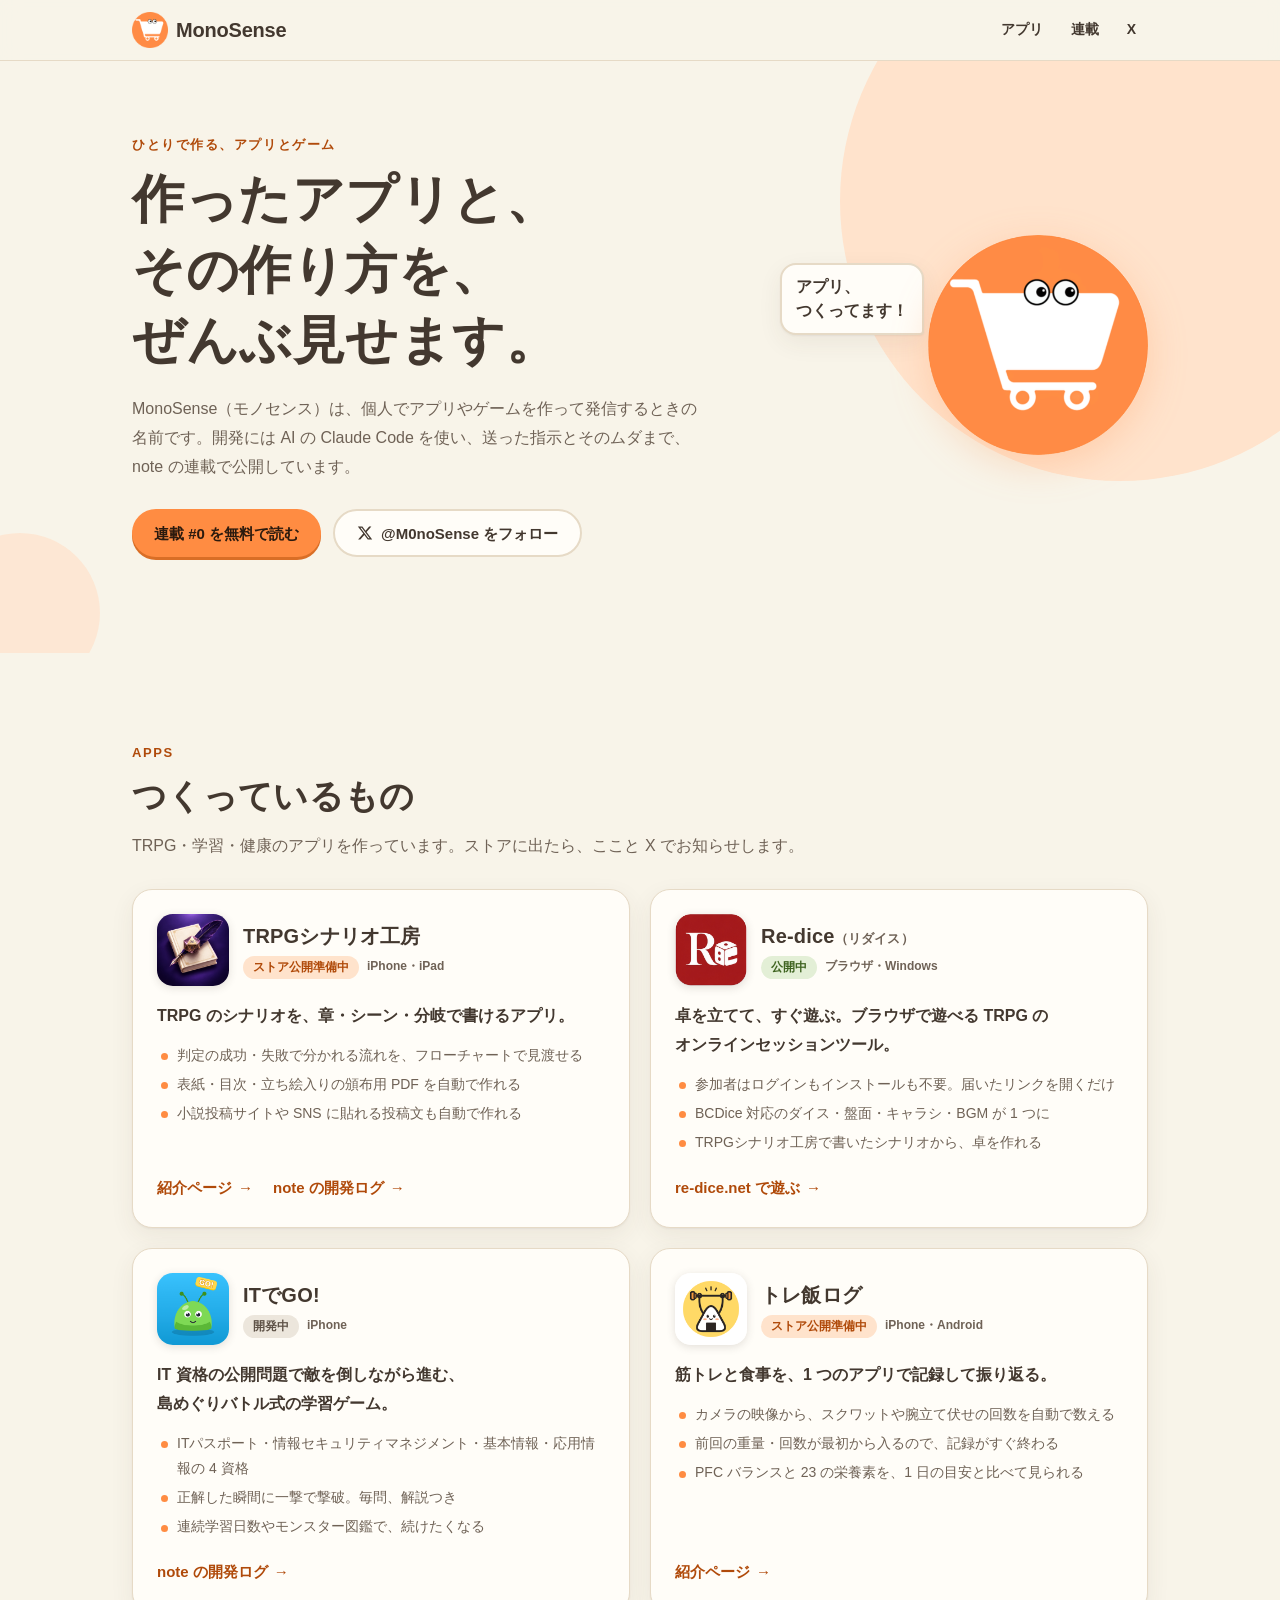
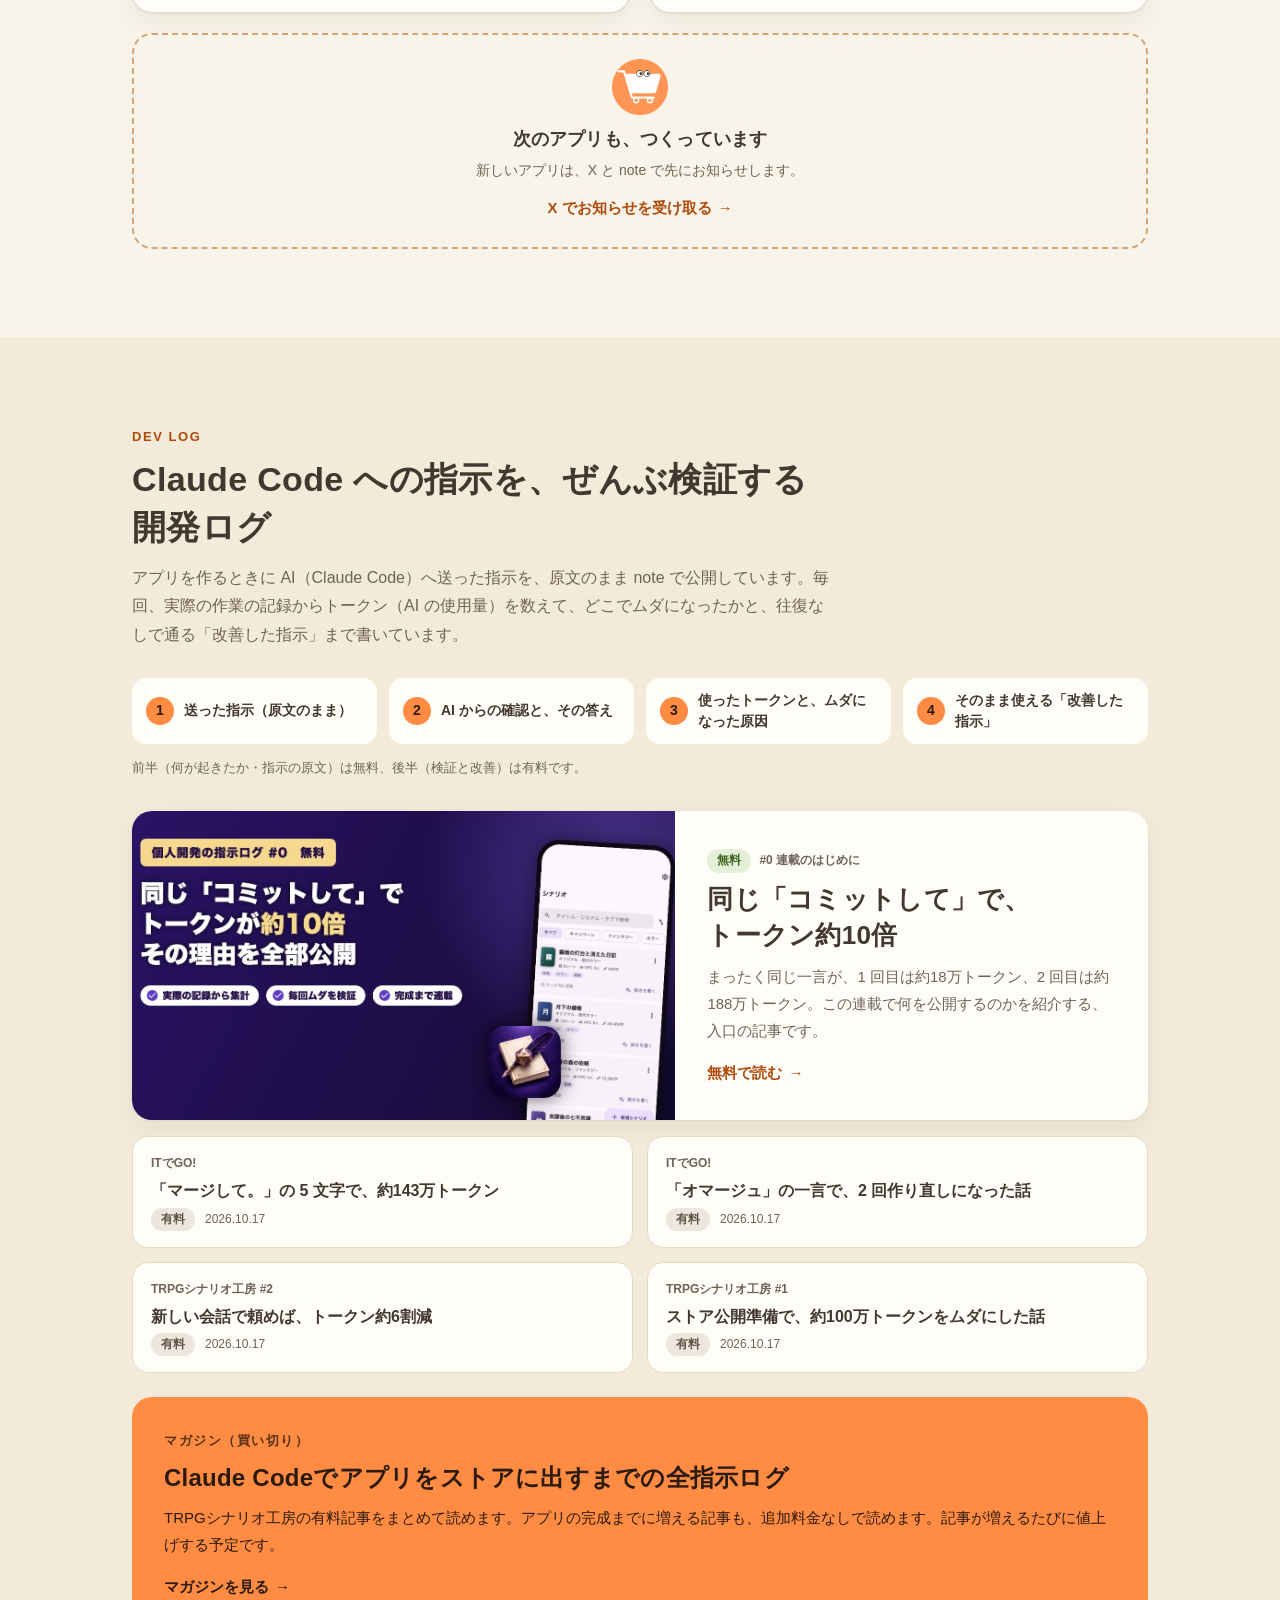
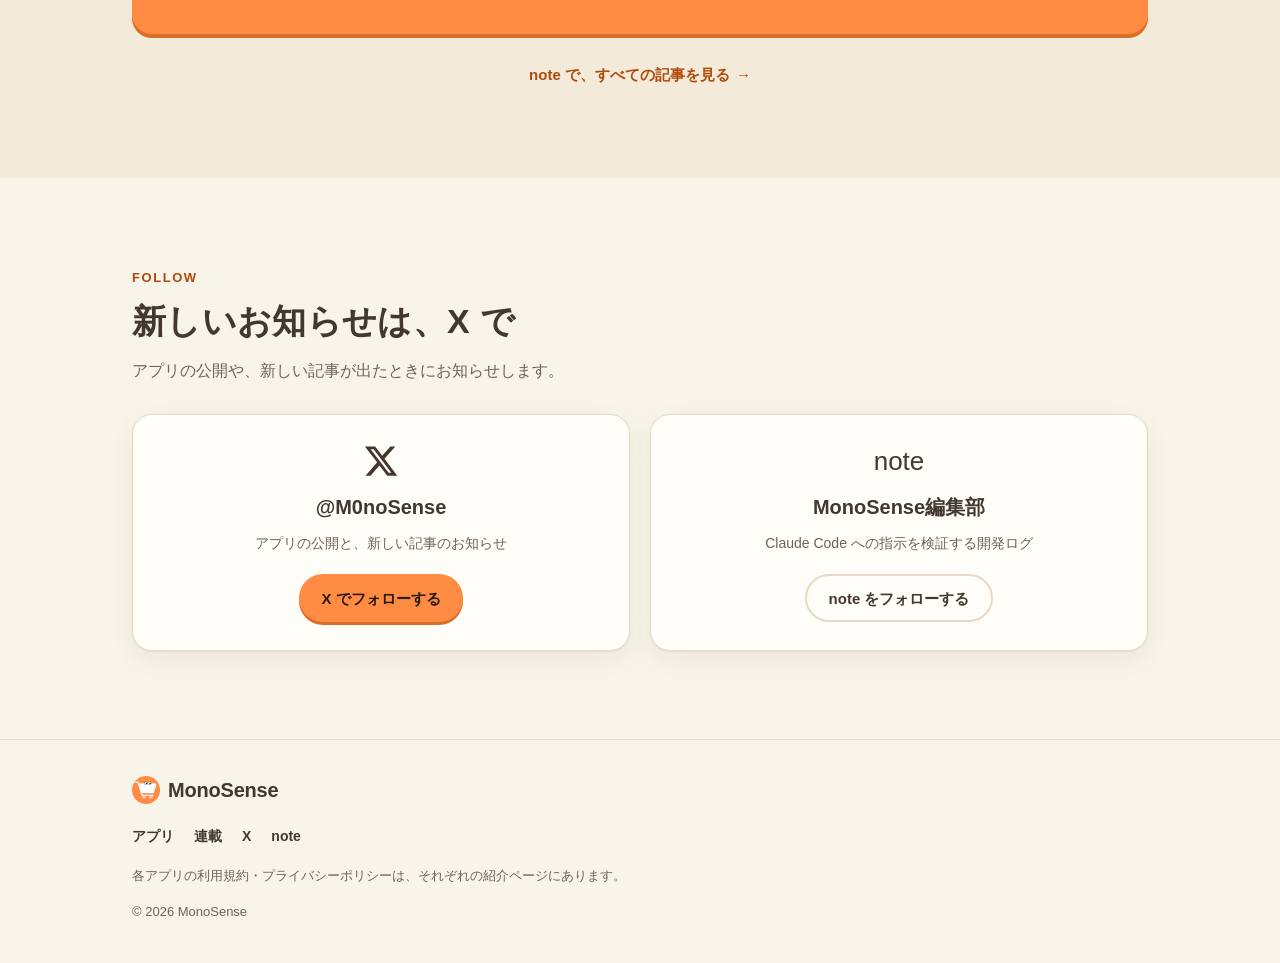
==== index.html @ 4b83fca3 "MonoSense の公式サイトを作成 アプリの紹介（TRPGシナリオ工房・Re-dice・ITでGO!・トレ飯ログ）、 note の連載（Claude Code への指示を検証する開発ログ）、X と" ====
<!doctype html>
<html lang="ja">
<head>
  <meta charset="utf-8">
  <meta name="viewport" content="width=device-width, initial-scale=1">
  <title>MonoSense｜個人開発のアプリと、Claude Code の開発ログ</title>
  <meta name="description" content="MonoSense（モノセンス）は、個人でアプリやゲームを作って発信しています。TRPGシナリオ工房・Re-dice・ITでGO!・トレ飯ログの紹介と、Claude Code への指示を検証する開発ログ（note）、X へのリンクをまとめています。">
  <meta name="theme-color" content="#f8f4e9" media="(prefers-color-scheme: light)">
  <meta name="theme-color" content="#1f1813" media="(prefers-color-scheme: dark)">
  <link rel="canonical" href="https://m0nosense.github.io/">
  <link rel="icon" href="favicon.png" type="image/png">
  <link rel="apple-touch-icon" href="apple-touch-icon.png">
  <meta property="og:type" content="website">
  <meta property="og:site_name" content="MonoSense">
  <meta property="og:title" content="MonoSense｜個人開発のアプリと、Claude Code の開発ログ">
  <meta property="og:description" content="作ったアプリと、AI への指示をぜんぶ公開。アプリの紹介と、note の連載・X へのリンクをまとめています。">
  <meta property="og:url" content="https://m0nosense.github.io/">
  <meta property="og:image" content="https://m0nosense.github.io/og.png">
  <meta property="og:locale" content="ja_JP">
  <meta name="twitter:card" content="summary_large_image">
  <meta name="twitter:site" content="@M0noSense">
  <link rel="stylesheet" href="style.css">
</head>
<body>
  <a class="skip" href="#main">本文へ移動</a>

  <header class="site-header">
    <div class="container header-inner">
      <a class="logo" href="./" aria-label="MonoSense トップ">
        <img src="images/monokun.png" alt="" width="36" height="36">
        <span>MonoSense</span>
      </a>
      <nav class="nav" aria-label="ページ内のリンク">
        <a href="#apps">アプリ</a>
        <a href="#devlog">連載</a>
        <a href="#follow">X</a>
      </nav>
    </div>
  </header>

  <main id="main">
    <!-- はじめの画面 -->
    <section class="hero">
      <div class="container hero-inner">
        <div class="hero-text">
          <p class="eyebrow">ひとりで作る、アプリとゲーム</p>
          <h1>作ったアプリと、<br>その作り方を、<br>ぜんぶ見せます。</h1>
          <p class="lead">MonoSense（モノセンス）は、個人でアプリやゲームを作って発信するときの名前です。開発には AI の Claude Code を使い、送った指示とそのムダまで、note の連載で公開しています。</p>
          <div class="actions">
            <a class="btn btn-primary" href="https://note.com/light_crab8634/n/n448123a1a8f1" target="_blank" rel="noopener">連載 #0 を無料で読む</a>
            <a class="btn btn-ghost" href="https://x.com/M0noSense" target="_blank" rel="noopener">
              <svg class="x-logo" viewBox="0 0 24 24" aria-hidden="true"><path d="M18.244 2.25h3.308l-7.227 8.26 8.502 11.24H16.17l-5.214-6.817L4.99 21.75H1.68l7.73-8.835L1.254 2.25H8.08l4.713 6.231zm-1.161 17.52h1.833L7.084 4.126H5.117z"/></svg>
              @M0noSense をフォロー
            </a>
          </div>
        </div>
        <div class="hero-mascot" aria-hidden="true">
          <p class="bubble">アプリ、<br>つくってます！</p>
          <img src="images/monokun.png" alt="" width="220" height="220">
        </div>
      </div>
    </section>

    <!-- アプリ -->
    <section id="apps" class="section">
      <div class="container">
        <div class="section-head">
          <p class="eyebrow">APPS</p>
          <h2>つくっているもの</h2>
          <p>TRPG・学習・健康のアプリを作っています。ストアに出たら、ここと X でお知らせします。</p>
        </div>

        <div class="app-grid">
          <!--
            アプリを足すときは、下の <article class="app-card"> … </article> を 1 つ複製して書き換える。
            状態の札：公開中は status-live、公開準備中は status-soon、開発中は status-dev。
            アイコンは images/apps/ に 256×256 の PNG で置く。
          -->
          <article class="app-card">
            <div class="app-head">
              <img class="app-icon" src="images/apps/trpg-scenario-workshop.png" alt="TRPGシナリオ工房のアイコン" width="72" height="72" loading="lazy">
              <div>
                <h3>TRPGシナリオ工房</h3>
                <p class="tags"><span class="status status-soon">ストア公開準備中</span><span class="platform">iPhone・iPad</span></p>
              </div>
            </div>
            <p class="app-lead">TRPG のシナリオを、章・シーン・分岐で書けるアプリ。</p>
            <ul class="points">
              <li>判定の成功・失敗で分かれる流れを、フローチャートで見渡せる</li>
              <li>表紙・目次・立ち絵入りの頒布用 PDF を自動で作れる</li>
              <li>小説投稿サイトや SNS に貼れる投稿文も自動で作れる</li>
            </ul>
            <p class="links">
              <a class="link-arrow" href="https://koppepandaisuki.github.io/" target="_blank" rel="noopener">紹介ページ</a>
              <a class="link-arrow" href="https://note.com/light_crab8634/m/m6a612832289d" target="_blank" rel="noopener">note の開発ログ</a>
            </p>
          </article>

          <article class="app-card">
            <div class="app-head">
              <img class="app-icon" src="images/apps/re-dice.png" alt="Re-dice のアイコン" width="72" height="72" loading="lazy">
              <div>
                <h3>Re-dice<small>（リダイス）</small></h3>
                <p class="tags"><span class="status status-live">公開中</span><span class="platform">ブラウザ・Windows</span></p>
              </div>
            </div>
            <p class="app-lead">卓を立てて、すぐ遊ぶ。ブラウザで遊べる TRPG のオンラインセッションツール。</p>
            <ul class="points">
              <li>参加者はログインもインストールも不要。届いたリンクを開くだけ</li>
              <li>BCDice 対応のダイス・盤面・キャラシ・BGM が 1 つに</li>
              <li>TRPGシナリオ工房で書いたシナリオから、卓を作れる</li>
            </ul>
            <p class="links">
              <a class="link-arrow" href="https://re-dice.net/" target="_blank" rel="noopener">re-dice.net で遊ぶ</a>
            </p>
          </article>

          <article class="app-card">
            <div class="app-head">
              <img class="app-icon" src="images/apps/it-de-go.png" alt="ITでGO! のアイコン" width="72" height="72" loading="lazy">
              <div>
                <h3>ITでGO!</h3>
                <p class="tags"><span class="status status-dev">開発中</span><span class="platform">iPhone</span></p>
              </div>
            </div>
            <p class="app-lead">IT 資格の公開問題で敵を倒しながら進む、島めぐりバトル式の学習ゲーム。</p>
            <ul class="points">
              <li>ITパスポート・情報セキュリティマネジメント・基本情報・応用情報の 4 資格</li>
              <li>正解した瞬間に一撃で撃破。毎問、解説つき</li>
              <li>連続学習日数やモンスター図鑑で、続けたくなる</li>
            </ul>
            <p class="links">
              <a class="link-arrow" href="https://note.com/light_crab8634/n/n9fdccadf18cc" target="_blank" rel="noopener">note の開発ログ</a>
            </p>
          </article>

          <article class="app-card">
            <div class="app-head">
              <img class="app-icon" src="images/apps/toremeshi-log.png" alt="トレ飯ログのアイコン" width="72" height="72" loading="lazy">
              <div>
                <h3>トレ飯ログ</h3>
                <p class="tags"><span class="status status-soon">ストア公開準備中</span><span class="platform">iPhone・Android</span></p>
              </div>
            </div>
            <p class="app-lead">筋トレと食事を、1 つのアプリで記録して振り返る。</p>
            <ul class="points">
              <li>カメラの映像から、スクワットや腕立て伏せの回数を自動で数える</li>
              <li>前回の重量・回数が最初から入るので、記録がすぐ終わる</li>
              <li>PFC バランスと 23 の栄養素を、1 日の目安と比べて見られる</li>
            </ul>
            <p class="links">
              <a class="link-arrow" href="https://toremeshi-log.github.io/" target="_blank" rel="noopener">紹介ページ</a>
            </p>
          </article>

          <article class="app-card app-card-next">
            <img src="images/monokun.png" alt="" width="64" height="64" loading="lazy">
            <h3>次のアプリも、つくっています</h3>
            <p>新しいアプリは、X と note で先にお知らせします。</p>
            <p class="links"><a class="link-arrow" href="https://x.com/M0noSense" target="_blank" rel="noopener">X でお知らせを受け取る</a></p>
          </article>
        </div>
      </div>
    </section>

    <!-- 連載 -->
    <section id="devlog" class="section section-tint">
      <div class="container">
        <div class="section-head">
          <p class="eyebrow">DEV LOG</p>
          <h2>Claude Code への指示を、<br class="sp">ぜんぶ検証する開発ログ</h2>
          <p>アプリを作るときに AI（Claude Code）へ送った指示を、原文のまま note で公開しています。毎回、実際の作業の記録からトークン（AI の使用量）を数えて、どこでムダになったかと、往復なしで通る「改善した指示」まで書いています。</p>
        </div>

        <ol class="contents">
          <li><span>1</span>送った指示（原文のまま）</li>
          <li><span>2</span>AI からの確認と、その答え</li>
          <li><span>3</span>使ったトークンと、ムダになった原因</li>
          <li><span>4</span>そのまま使える「改善した指示」</li>
        </ol>
        <p class="note-small">前半（何が起きたか・指示の原文）は無料、後半（検証と改善）は有料です。</p>

        <a class="feature" href="https://note.com/light_crab8634/n/n448123a1a8f1" target="_blank" rel="noopener">
          <img src="images/note/00_intro.jpg" alt="" width="1280" height="670" loading="lazy">
          <div class="feature-body">
            <p class="tags"><span class="price price-free">無料</span><span class="series">#0 連載のはじめに</span></p>
            <h3>同じ「コミットして」で、<br>トークン約10倍</h3>
            <p>まったく同じ一言が、1 回目は約18万トークン、2 回目は約188万トークン。この連載で何を公開するのかを紹介する、入口の記事です。</p>
            <span class="link-arrow">無料で読む</span>
          </div>
        </a>

        <!--
          記事を足すときは、下の <li> を 1 つ複製して、URL・アプリ名・番号・タイトルを書き換える。
          新しい記事ほど上に置く。値段は書かず、「無料」か「有料」の札だけにする。
        -->
        <ul class="articles">
          <li>
            <a href="https://note.com/light_crab8634/n/n1b460b738d13" target="_blank" rel="noopener">
              <span class="series">ITでGO!</span>
              <span class="title">「マージして。」の 5 文字で、約143万トークン</span>
              <span class="meta"><span class="price price-paid">有料</span><time datetime="2026-10-17">2026.10.17</time></span>
            </a>
          </li>
          <li>
            <a href="https://note.com/light_crab8634/n/n9fdccadf18cc" target="_blank" rel="noopener">
              <span class="series">ITでGO!</span>
              <span class="title">「オマージュ」の一言で、2 回作り直しになった話</span>
              <span class="meta"><span class="price price-paid">有料</span><time datetime="2026-10-17">2026.10.17</time></span>
            </a>
          </li>
          <li>
            <a href="https://note.com/light_crab8634/n/n02293d925367" target="_blank" rel="noopener">
              <span class="series">TRPGシナリオ工房 #2</span>
              <span class="title">新しい会話で頼めば、トークン約6割減</span>
              <span class="meta"><span class="price price-paid">有料</span><time datetime="2026-10-17">2026.10.17</time></span>
            </a>
          </li>
          <li>
            <a href="https://note.com/light_crab8634/n/n1d2bb0940fd7" target="_blank" rel="noopener">
              <span class="series">TRPGシナリオ工房 #1</span>
              <span class="title">ストア公開準備で、約100万トークンをムダにした話</span>
              <span class="meta"><span class="price price-paid">有料</span><time datetime="2026-10-17">2026.10.17</time></span>
            </a>
          </li>
        </ul>

        <a class="magazine" href="https://note.com/light_crab8634/m/m6a612832289d" target="_blank" rel="noopener">
          <p class="eyebrow">マガジン（買い切り）</p>
          <h3>Claude Codeでアプリをストアに出すまでの全指示ログ</h3>
          <p>TRPGシナリオ工房の有料記事をまとめて読めます。アプリの完成までに増える記事も、追加料金なしで読めます。記事が増えるたびに値上げする予定です。</p>
          <span class="link-arrow">マガジンを見る</span>
        </a>

        <p class="more"><a class="link-arrow" href="https://note.com/light_crab8634" target="_blank" rel="noopener">note で、すべての記事を見る</a></p>
      </div>
    </section>

    <!-- X と note -->
    <section id="follow" class="section">
      <div class="container">
        <div class="section-head">
          <p class="eyebrow">FOLLOW</p>
          <h2>新しいお知らせは、X で</h2>
          <p>アプリの公開や、新しい記事が出たときにお知らせします。</p>
        </div>
        <div class="follow-grid">
          <a class="follow-card follow-x" href="https://x.com/M0noSense" target="_blank" rel="noopener">
            <svg class="x-logo" viewBox="0 0 24 24" aria-hidden="true"><path d="M18.244 2.25h3.308l-7.227 8.26 8.502 11.24H16.17l-5.214-6.817L4.99 21.75H1.68l7.73-8.835L1.254 2.25H8.08l4.713 6.231zm-1.161 17.52h1.833L7.084 4.126H5.117z"/></svg>
            <span class="follow-name">@M0noSense</span>
            <span class="follow-desc">アプリの公開と、新しい記事のお知らせ</span>
            <span class="btn btn-primary">X でフォローする</span>
          </a>
          <a class="follow-card" href="https://note.com/light_crab8634" target="_blank" rel="noopener">
            <span class="note-mark" aria-hidden="true">note</span>
            <span class="follow-name">MonoSense編集部</span>
            <span class="follow-desc">Claude Code への指示を検証する開発ログ</span>
            <span class="btn btn-ghost">note をフォローする</span>
          </a>
        </div>
      </div>
    </section>
  </main>

  <footer class="site-footer">
    <div class="container footer-inner">
      <a class="logo" href="./">
        <img src="images/monokun.png" alt="" width="28" height="28">
        <span>MonoSense</span>
      </a>
      <nav class="footer-nav" aria-label="フッターのリンク">
        <a href="#apps">アプリ</a>
        <a href="#devlog">連載</a>
        <a href="https://x.com/M0noSense" target="_blank" rel="noopener">X</a>
        <a href="https://note.com/light_crab8634" target="_blank" rel="noopener">note</a>
      </nav>
      <p class="footer-note">各アプリの利用規約・プライバシーポリシーは、それぞれの紹介ページにあります。</p>
      <p class="copyright">© 2026 MonoSense</p>
    </div>
  </footer>
</body>
</html>
---- style.css ----
/* MonoSense — 温かいオレンジ（旧 MonoSense の配色とモノくんを引き継ぐ） */

:root {
  --bg: #f8f4e9;
  --surface: #fffdf8;
  --tint: #f3ead9;
  --text: #43382f;
  --muted: #6f6256;
  --line: #e6dac6;
  --orange: #ff8c42;
  --orange-soft: #ffe3cc;
  --orange-ink: #b04a0a;
  --tan: #d4a574;
  --on-orange: #2b1a0e;
  --live-bg: #e3efd6;
  --live-ink: #3f6420;
  --dev-bg: #ece6dc;
  --dev-ink: #5f5348;
  --shadow: 0 1px 2px rgba(67, 56, 47, .06), 0 8px 24px rgba(67, 56, 47, .07);
  --radius: 20px;
  --font: "Hiragino Sans", "Hiragino Kaku Gothic ProN", "BIZ UDPGothic", "Noto Sans JP", "Meiryo", sans-serif;
  --font-round: "Hiragino Maru Gothic ProN", "Hiragino Sans", "BIZ UDPGothic", "Noto Sans JP", "Meiryo", sans-serif;
  --font-logo: "Arial Rounded MT Bold", "Hiragino Maru Gothic ProN", "Hiragino Sans", sans-serif;
  color-scheme: light dark;
}

@media (prefers-color-scheme: dark) {
  :root {
    --bg: #1f1813;
    --surface: #2a211b;
    --tint: #261d17;
    --text: #f3e8da;
    --muted: #c9b9a7;
    --line: #3d3128;
    --orange-soft: #4a2c17;
    --orange-ink: #ffad73;
    --tan: #a9825a;
    --live-bg: #2f3d23;
    --live-ink: #c3e3a2;
    --dev-bg: #3a3029;
    --dev-ink: #e0d3c4;
    --shadow: 0 1px 2px rgba(0, 0, 0, .3), 0 8px 24px rgba(0, 0, 0, .25);
  }
}

*, *::before, *::after { box-sizing: border-box; }

html {
  -webkit-text-size-adjust: 100%;
  scroll-padding-top: 72px;
}

@media (prefers-reduced-motion: no-preference) {
  html { scroll-behavior: smooth; }
}

body {
  margin: 0;
  background: var(--bg);
  color: var(--text);
  font-family: var(--font);
  font-size: 16px;
  line-height: 1.8;
  overflow-wrap: anywhere;
}

img { max-width: 100%; height: auto; display: block; }

a { color: var(--orange-ink); text-underline-offset: 3px; }

h1, h2, h3 {
  font-family: var(--font-round);
  font-weight: 700;
  line-height: 1.4;
  margin: 0;
  letter-spacing: .01em;
}

/* 見出しを単語の途中で折り返さない（対応しているブラウザだけ） */
h1, h2, h3, .app-lead, .articles .title { word-break: auto-phrase; }

.container {
  max-width: 1080px;
  margin: 0 auto;
  padding: 0 16px;
}

@media (min-width: 768px) {
  .container { padding: 0 32px; }
}

.sp { display: inline; }
@media (min-width: 768px) {
  .sp { display: none; }
}

.skip {
  position: absolute;
  left: -9999px;
}
.skip:focus {
  left: 16px;
  top: 12px;
  z-index: 100;
  background: var(--surface);
  padding: 8px 12px;
  border-radius: 8px;
}

:focus-visible {
  outline: 3px solid var(--orange);
  outline-offset: 3px;
}

/* ヘッダー */
.site-header {
  position: sticky;
  top: 0;
  z-index: 10;
  background: color-mix(in srgb, var(--bg) 88%, transparent);
  -webkit-backdrop-filter: blur(10px);
  backdrop-filter: blur(10px);
  border-bottom: 1px solid var(--line);
}

.header-inner {
  display: flex;
  align-items: center;
  justify-content: space-between;
  height: 60px;
}

.logo {
  display: inline-flex;
  align-items: center;
  gap: 8px;
  color: var(--text);
  text-decoration: none;
  font-family: var(--font-logo);
  font-weight: 700;
  font-size: 20px;
  letter-spacing: -.01em;
}

.nav {
  display: flex;
  gap: 4px;
}

.nav a {
  color: var(--text);
  text-decoration: none;
  font-size: 14px;
  font-weight: 600;
  padding: 8px 12px;
  border-radius: 999px;
}

.nav a:hover { background: var(--orange-soft); }

/* はじめの画面 */
.hero {
  position: relative;
  overflow: hidden;
  padding: 40px 0 56px;
}

.hero::before,
.hero::after {
  content: "";
  position: absolute;
  border-radius: 50%;
  background: var(--orange-soft);
  z-index: -1;
}

.hero::before { width: 420px; height: 420px; right: -140px; top: -120px; }
.hero::after { width: 160px; height: 160px; left: -60px; bottom: -40px; opacity: .7; }

.hero-inner {
  display: flex;
  flex-direction: column-reverse;
  gap: 16px;
}

.eyebrow {
  margin: 0 0 8px;
  color: var(--orange-ink);
  font-size: 13px;
  font-weight: 700;
  letter-spacing: .12em;
}

.hero h1 {
  font-size: clamp(30px, 8.4vw, 52px);
  line-height: 1.35;
}

.lead {
  margin: 20px 0 0;
  color: var(--muted);
  max-width: 36em;
}

.actions {
  display: flex;
  flex-wrap: wrap;
  gap: 12px;
  margin-top: 28px;
}

.btn {
  display: inline-flex;
  align-items: center;
  justify-content: center;
  gap: 8px;
  min-height: 48px;
  padding: 10px 22px;
  border-radius: 999px;
  font-weight: 700;
  font-size: 15px;
  line-height: 1.4;
  text-decoration: none;
  transition: transform .15s ease, box-shadow .15s ease, background-color .15s ease;
}

.btn-primary {
  background: var(--orange);
  color: var(--on-orange);
  box-shadow: 0 3px 0 #d96e26;
}

.btn-ghost {
  background: var(--surface);
  color: var(--text);
  border: 2px solid var(--line);
}

.btn:hover { transform: translateY(-1px); }
.btn-primary:active { transform: translateY(2px); box-shadow: 0 1px 0 #d96e26; }

@media (max-width: 479px) {
  .actions .btn { width: 100%; }
}

.x-logo {
  width: 16px;
  height: 16px;
  fill: currentColor;
  flex: none;
}

.hero-mascot {
  position: relative;
  align-self: center;
  display: flex;
  align-items: flex-end;
  gap: 4px;
}

.hero-mascot img {
  width: 120px;
  height: 120px;
  filter: drop-shadow(0 10px 18px rgba(255, 140, 66, .25));
}

@media (prefers-reduced-motion: no-preference) {
  .hero-mascot img { animation: bob 3.2s ease-in-out infinite; }
}

@keyframes bob {
  0%, 100% { transform: translateY(-4px); }
  50% { transform: translateY(4px); }
}

.bubble {
  order: -1;
  flex: none;
  white-space: nowrap;
  margin: 0 0 56px;
  padding: 10px 14px;
  background: var(--surface);
  border: 2px solid var(--line);
  border-radius: 16px 16px 4px 16px;
  font-family: var(--font-round);
  font-weight: 700;
  font-size: 14px;
  line-height: 1.5;
  box-shadow: var(--shadow);
}

@media (min-width: 800px) {
  .hero { padding: 72px 0 96px; }
  .hero::before { width: 560px; height: 560px; right: -120px; top: -140px; }
  .hero-inner {
    flex-direction: row;
    align-items: center;
    justify-content: space-between;
    gap: 40px;
  }
  .hero-mascot img { width: 220px; height: 220px; }
  .bubble { font-size: 16px; margin-bottom: 120px; }
}

/* セクション共通 */
.section { padding: 56px 0; }
.section-tint { background: var(--tint); }

@media (min-width: 800px) {
  .section { padding: 88px 0; }
}

.section-head { max-width: 44em; margin-bottom: 28px; }
.section-head h2 { font-size: clamp(24px, 6vw, 34px); }
.section-head > p:not(.eyebrow) { margin: 12px 0 0; color: var(--muted); }

/* 札 */
.tags {
  display: flex;
  flex-wrap: wrap;
  align-items: center;
  gap: 6px 8px;
  margin: 6px 0 0;
}

.status, .price {
  display: inline-block;
  padding: 2px 10px;
  border-radius: 999px;
  font-size: 12px;
  font-weight: 700;
  line-height: 1.6;
  white-space: nowrap;
}

.status-live, .price-free { background: var(--live-bg); color: var(--live-ink); }
.status-soon { background: var(--orange-soft); color: var(--orange-ink); }
.status-dev, .price-paid { background: var(--dev-bg); color: var(--dev-ink); }

.platform, .series {
  font-size: 12px;
  color: var(--muted);
  font-weight: 600;
}

/* アプリ */
.app-grid {
  display: grid;
  gap: 16px;
}

@media (min-width: 720px) {
  .app-grid { grid-template-columns: repeat(2, 1fr); gap: 20px; }
}

.app-card {
  display: flex;
  flex-direction: column;
  background: var(--surface);
  border: 1px solid var(--line);
  border-radius: var(--radius);
  padding: 20px;
  box-shadow: var(--shadow);
}

@media (min-width: 720px) {
  .app-card { padding: 24px; }
}

.app-head {
  display: flex;
  align-items: center;
  gap: 14px;
}

.app-icon {
  width: 64px;
  height: 64px;
  border-radius: 22%;
  flex: none;
  box-shadow: 0 2px 8px rgba(67, 56, 47, .15);
}

@media (min-width: 720px) {
  .app-icon { width: 72px; height: 72px; }
}

.app-card h3 { font-size: 20px; }
.app-card h3 small { font-size: 13px; font-weight: 600; color: var(--muted); }

.app-lead {
  margin: 16px 0 8px;
  font-weight: 600;
}

.points {
  margin: 0;
  padding: 0;
  list-style: none;
  color: var(--muted);
  font-size: 14px;
}

.points li {
  position: relative;
  padding-left: 20px;
  margin-top: 4px;
}

.points li::before {
  content: "";
  position: absolute;
  left: 4px;
  top: .72em;
  width: 7px;
  height: 7px;
  border-radius: 50%;
  background: var(--orange);
}

.links {
  display: flex;
  flex-wrap: wrap;
  gap: 4px 20px;
  margin: auto 0 0;
  padding-top: 16px;
}

.link-arrow {
  font-weight: 700;
  font-size: 15px;
  color: var(--orange-ink);
  text-decoration: none;
  display: inline-flex;
  align-items: center;
  gap: 6px;
  min-height: 32px;
}

.link-arrow::after {
  content: "→";
  transition: transform .15s ease;
}

a.link-arrow:hover::after,
a:hover > .link-arrow::after,
a:hover .feature-body .link-arrow::after { transform: translateX(3px); }

.app-card-next {
  align-items: center;
  justify-content: center;
  text-align: center;
  background: transparent;
  border: 2px dashed var(--tan);
  box-shadow: none;
}

.app-card-next img { width: 56px; height: 56px; opacity: .9; }
.app-card-next h3 { margin-top: 12px; font-size: 18px; }
.app-card-next p { margin: 6px 0 0; color: var(--muted); font-size: 14px; }
.app-card-next .links { margin: 0; padding-top: 8px; justify-content: center; }

@media (min-width: 720px) {
  .app-card-next { grid-column: 1 / -1; }
}

/* 連載 */
.contents {
  display: grid;
  gap: 8px;
  margin: 0;
  padding: 0;
  list-style: none;
}

@media (min-width: 720px) {
  .contents { grid-template-columns: repeat(4, 1fr); gap: 12px; }
}

.contents li {
  display: flex;
  align-items: center;
  gap: 10px;
  background: var(--surface);
  border-radius: 14px;
  padding: 12px 14px;
  font-weight: 600;
  font-size: 14px;
  line-height: 1.5;
}

.contents span {
  display: grid;
  place-items: center;
  width: 28px;
  height: 28px;
  flex: none;
  border-radius: 50%;
  background: var(--orange);
  color: var(--on-orange);
  font-family: var(--font-logo);
  font-size: 14px;
}

.note-small {
  margin: 12px 0 0;
  font-size: 13px;
  color: var(--muted);
}

.feature {
  display: grid;
  margin-top: 32px;
  background: var(--surface);
  border-radius: var(--radius);
  overflow: hidden;
  color: var(--text);
  text-decoration: none;
  box-shadow: var(--shadow);
  transition: transform .15s ease;
}

.feature:hover { transform: translateY(-2px); }

.feature img {
  width: 100%;
  aspect-ratio: 1280 / 670;
  object-fit: cover;
}

.feature-body { padding: 20px; }
.feature-body h3 { font-size: clamp(20px, 5.4vw, 26px); margin-top: 8px; }
.feature-body p:not(.tags) { margin: 10px 0 12px; color: var(--muted); font-size: 15px; }

@media (min-width: 800px) {
  .feature { grid-template-columns: 1.15fr 1fr; align-items: center; }
  .feature img { height: 100%; }
  .feature-body { padding: 32px; }
}

.articles {
  margin: 16px 0 0;
  padding: 0;
  list-style: none;
  display: grid;
  gap: 10px;
}

@media (min-width: 800px) {
  .articles { grid-template-columns: repeat(2, 1fr); gap: 14px; }
}

.articles a {
  display: grid;
  gap: 4px;
  height: 100%;
  padding: 16px 18px;
  background: var(--surface);
  border: 1px solid var(--line);
  border-radius: 16px;
  color: var(--text);
  text-decoration: none;
  transition: border-color .15s ease, transform .15s ease;
}

.articles a:hover { border-color: var(--orange); transform: translateY(-1px); }

.articles .title {
  font-family: var(--font-round);
  font-weight: 700;
  font-size: 16px;
  line-height: 1.55;
}

.articles .meta {
  display: flex;
  align-items: center;
  gap: 10px;
  font-size: 12px;
  color: var(--muted);
}

.magazine {
  display: block;
  margin-top: 24px;
  padding: 24px 20px;
  border-radius: var(--radius);
  background: var(--orange);
  color: var(--on-orange);
  text-decoration: none;
  box-shadow: 0 4px 0 #d96e26;
  transition: transform .15s ease;
}

.magazine:hover { transform: translateY(-2px); }
.magazine .eyebrow { color: var(--on-orange); opacity: .8; }
.magazine h3 { font-size: clamp(19px, 5vw, 24px); }
.magazine p:not(.eyebrow) { margin: 10px 0 12px; font-size: 15px; }
.magazine .link-arrow { color: var(--on-orange); }

@media (min-width: 800px) {
  .magazine { padding: 32px; }
}

.more {
  margin: 24px 0 0;
  text-align: center;
}

/* X と note */
.follow-grid {
  display: grid;
  gap: 16px;
}

@media (min-width: 720px) {
  .follow-grid { grid-template-columns: repeat(2, 1fr); gap: 20px; }
}

.follow-card {
  display: flex;
  flex-direction: column;
  align-items: center;
  text-align: center;
  gap: 6px;
  padding: 28px 20px;
  background: var(--surface);
  border: 1px solid var(--line);
  border-radius: var(--radius);
  color: var(--text);
  text-decoration: none;
  box-shadow: var(--shadow);
  transition: transform .15s ease;
}

.follow-card:hover { transform: translateY(-2px); }
.follow-card .x-logo { width: 36px; height: 36px; }

.note-mark {
  font-family: var(--font-logo);
  font-size: 26px;
  line-height: 36px;
}

.follow-name {
  font-family: var(--font-round);
  font-weight: 700;
  font-size: 20px;
  margin-top: 4px;
}

.follow-desc { color: var(--muted); font-size: 14px; }
.follow-card .btn { margin-top: 12px; }
.follow-card:hover .btn { transform: translateY(-1px); }

/* フッター */
.site-footer {
  border-top: 1px solid var(--line);
  padding: 32px 0 40px;
  font-size: 14px;
}

.footer-inner {
  display: grid;
  gap: 12px;
}

.footer-nav {
  display: flex;
  flex-wrap: wrap;
  gap: 4px 20px;
}

.footer-nav a {
  color: var(--text);
  text-decoration: none;
  font-weight: 600;
  min-height: 32px;
  display: inline-flex;
  align-items: center;
}

.footer-nav a:hover { color: var(--orange-ink); }

.footer-note, .copyright {
  margin: 0;
  color: var(--muted);
  font-size: 13px;
}

/* 404 */
.notfound {
  min-height: 70vh;
  display: grid;
  place-items: center;
  text-align: center;
  padding: 48px 16px;
}

.notfound img { width: 120px; height: 120px; margin: 0 auto 16px; }
.notfound h1 { font-size: 24px; }
.notfound p { color: var(--muted); }
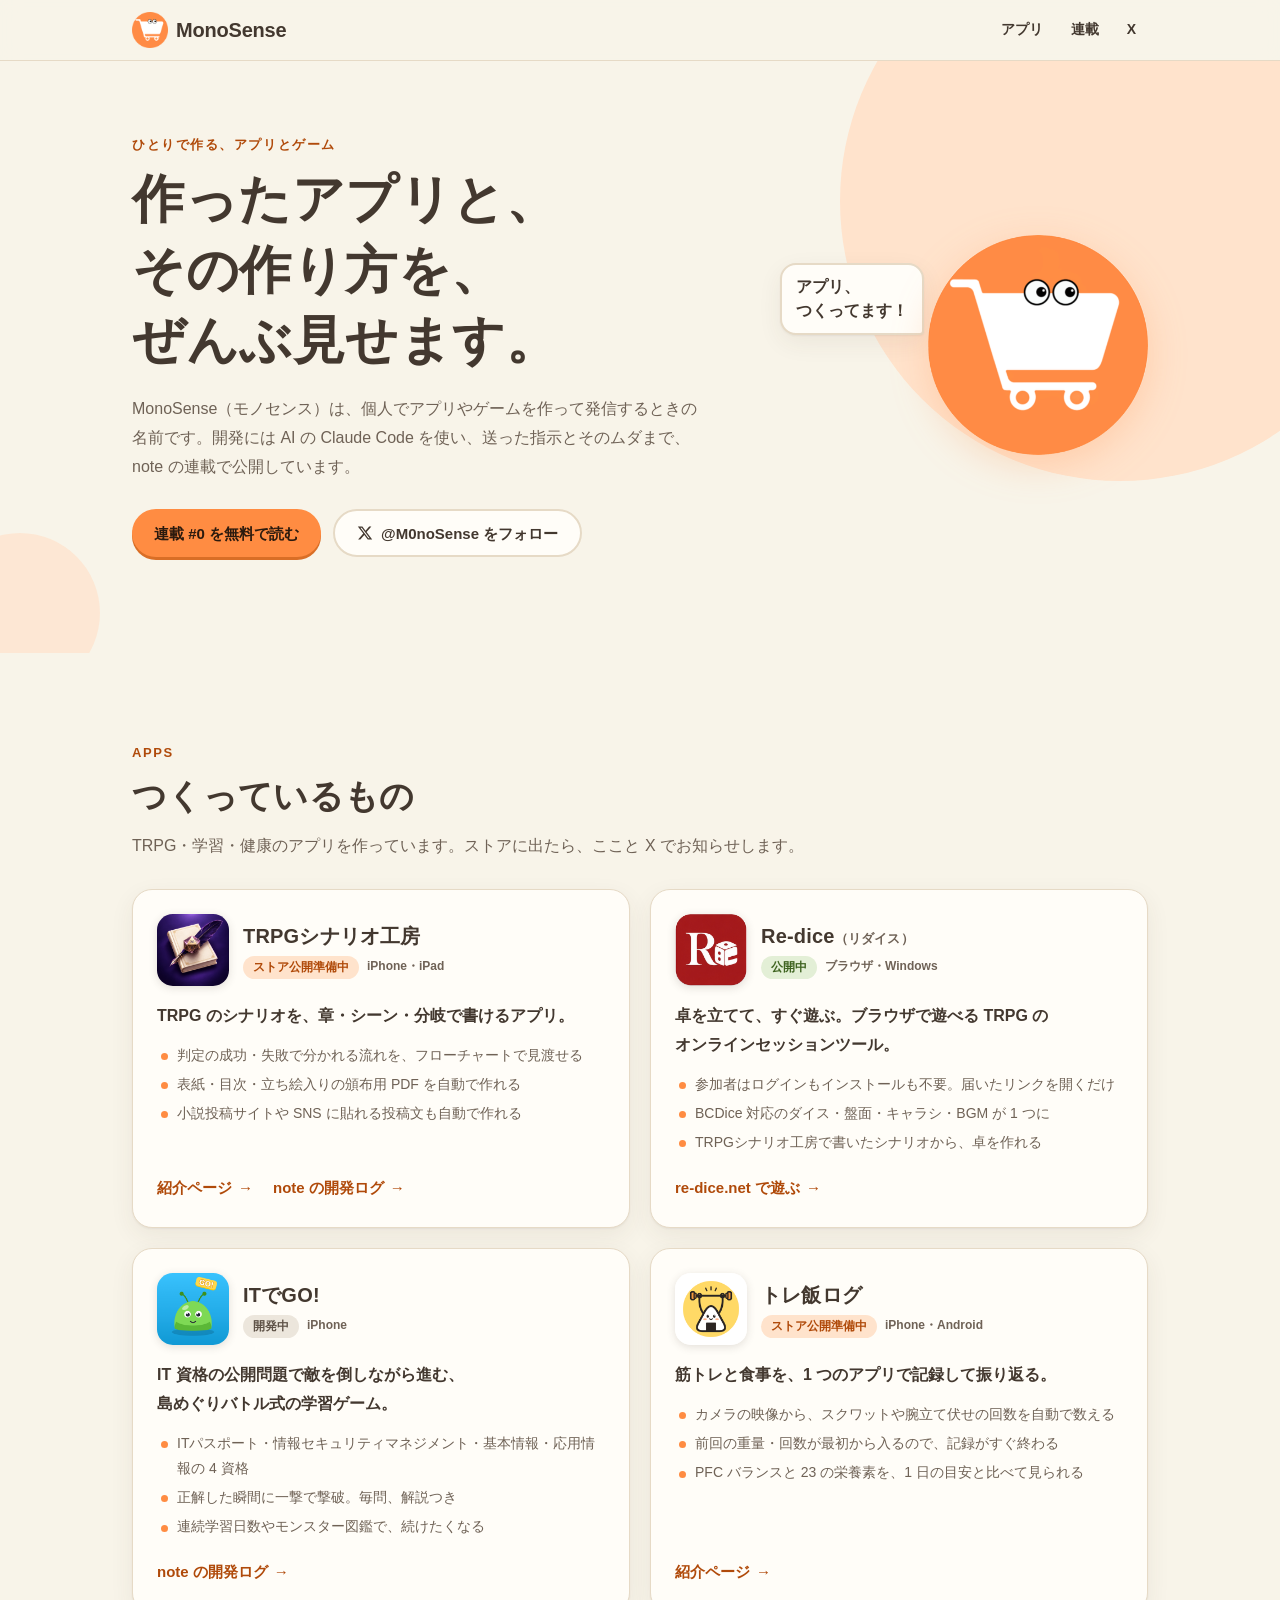
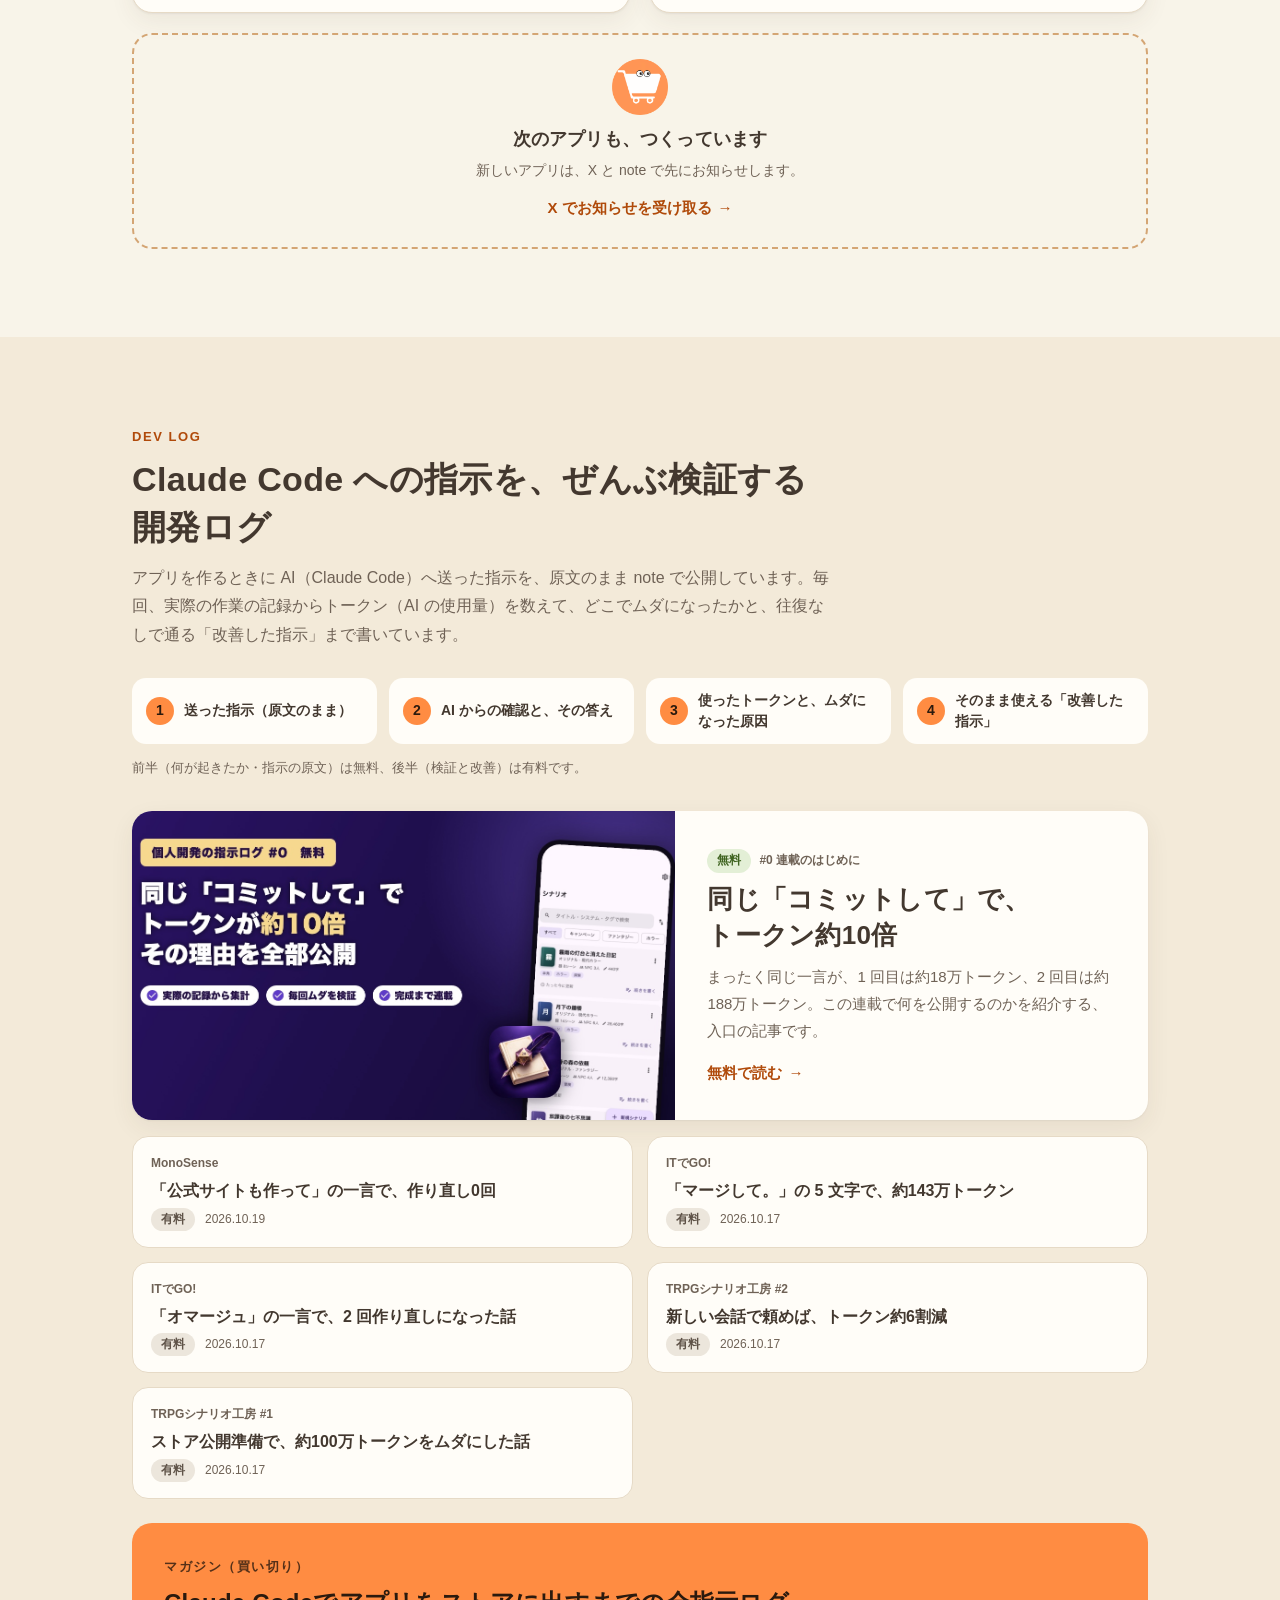
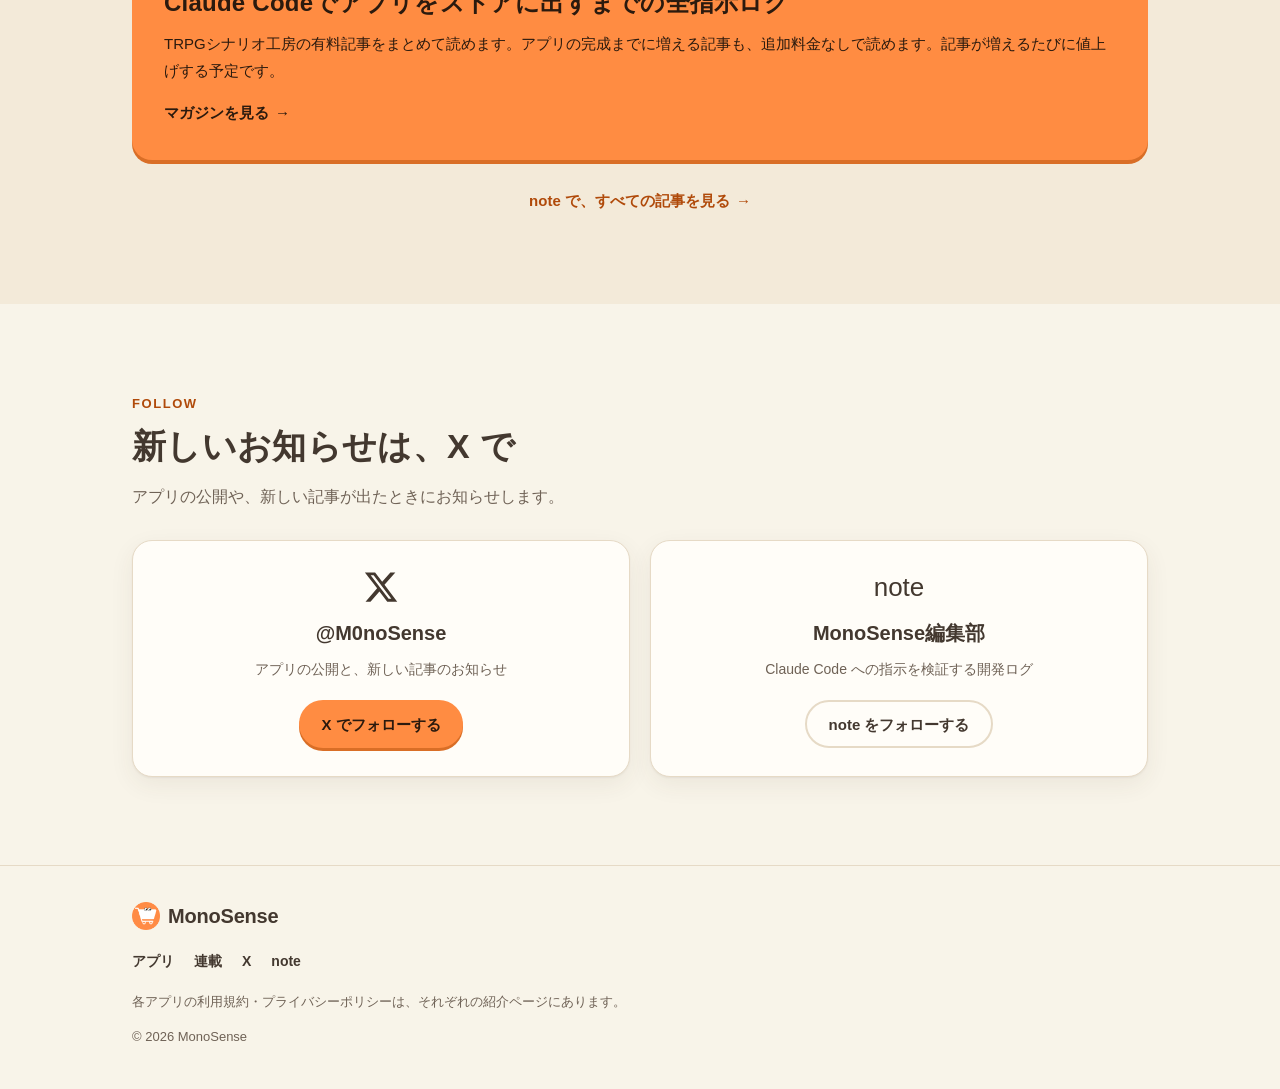
==== commit cb680f83: "記事一覧に MonoSense 編の開発ログを追加 Co-Authored-By: Claude Opus 5.5 <noreply@anthropic.com>" ====
--- a/index.html
+++ b/index.html
@@ -196,6 +196,13 @@
         -->
         <ul class="articles">
           <li>
+            <a href="https://note.com/light_crab8634/n/n1ed8ba719bb0" target="_blank" rel="noopener">
+              <span class="series">MonoSense</span>
+              <span class="title">「公式サイトも作って」の一言で、<br class="sp">作り直し0回</span>
+              <span class="meta"><span class="price price-paid">有料</span><time datetime="2026-10-19">2026.10.19</time></span>
+            </a>
+          </li>
+          <li>
             <a href="https://note.com/light_crab8634/n/n1b460b738d13" target="_blank" rel="noopener">
               <span class="series">ITでGO!</span>
               <span class="title">「マージして。」の 5 文字で、約143万トークン</span>
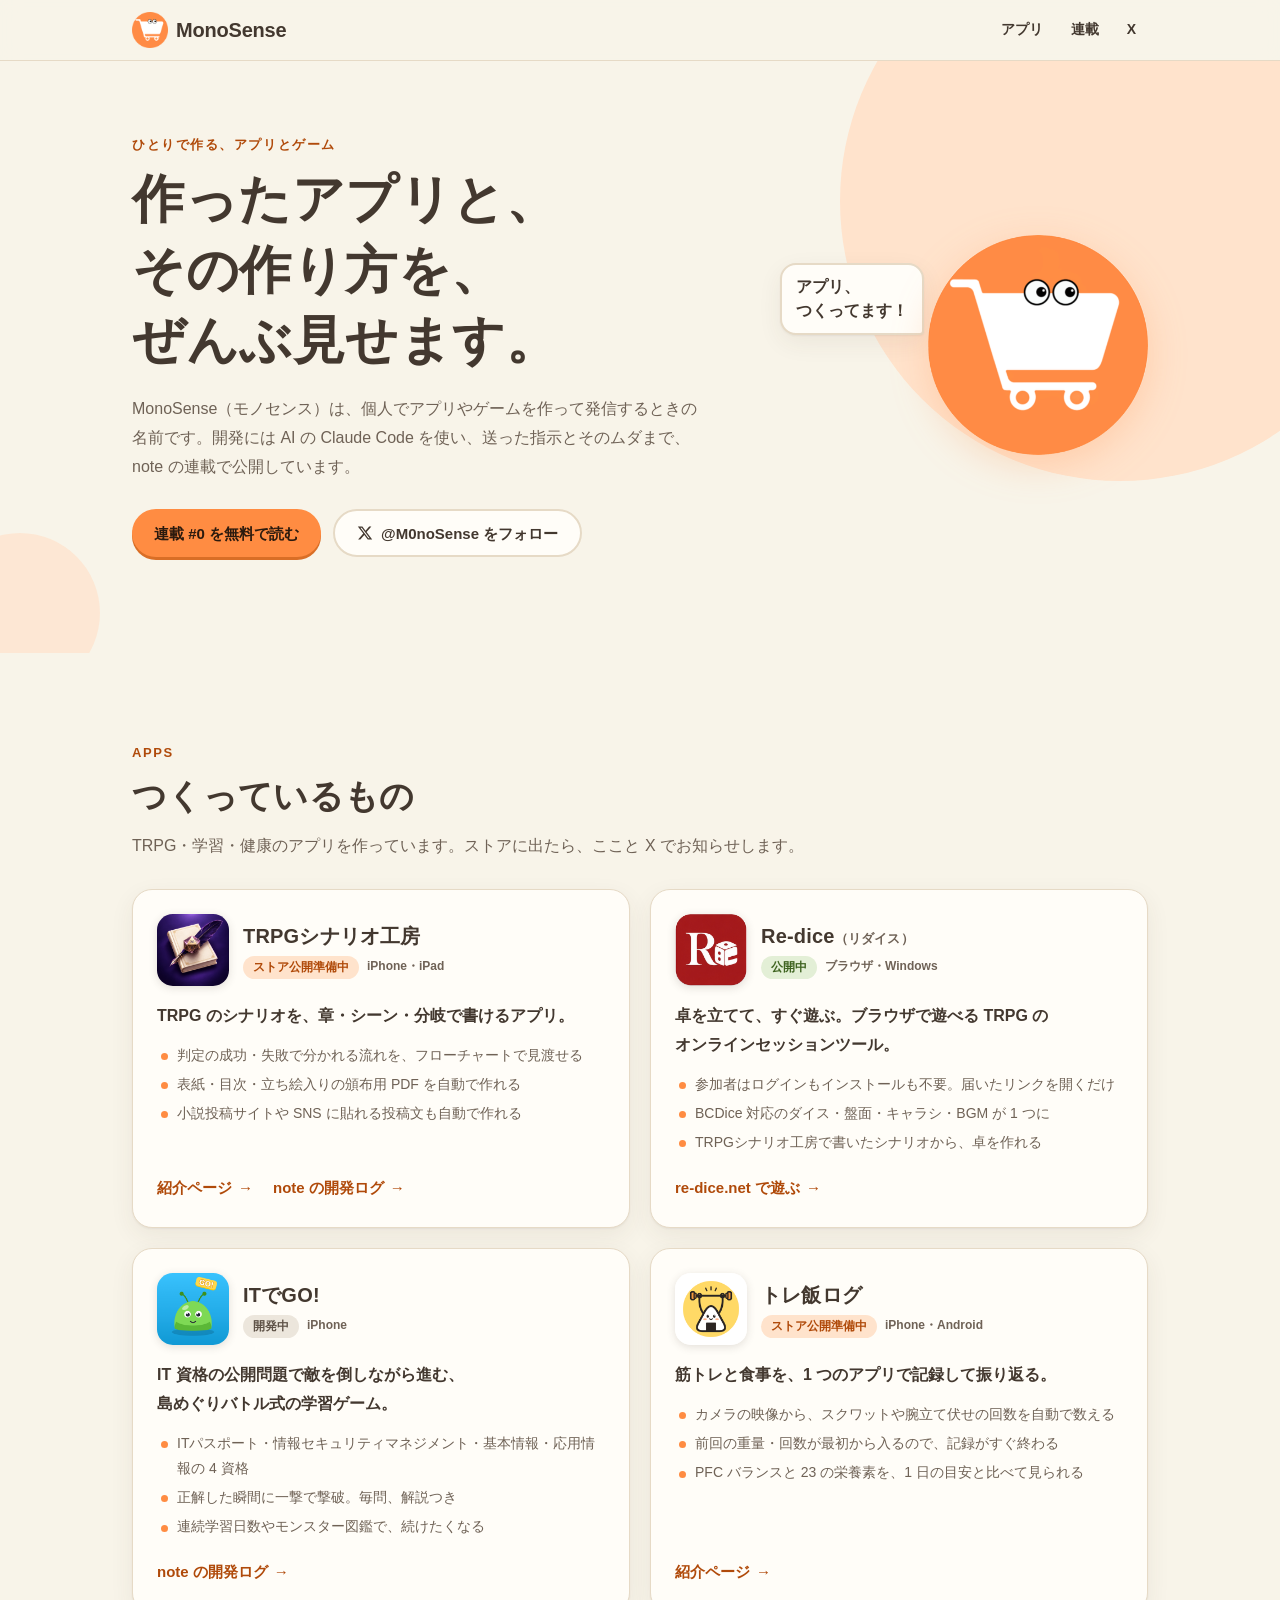
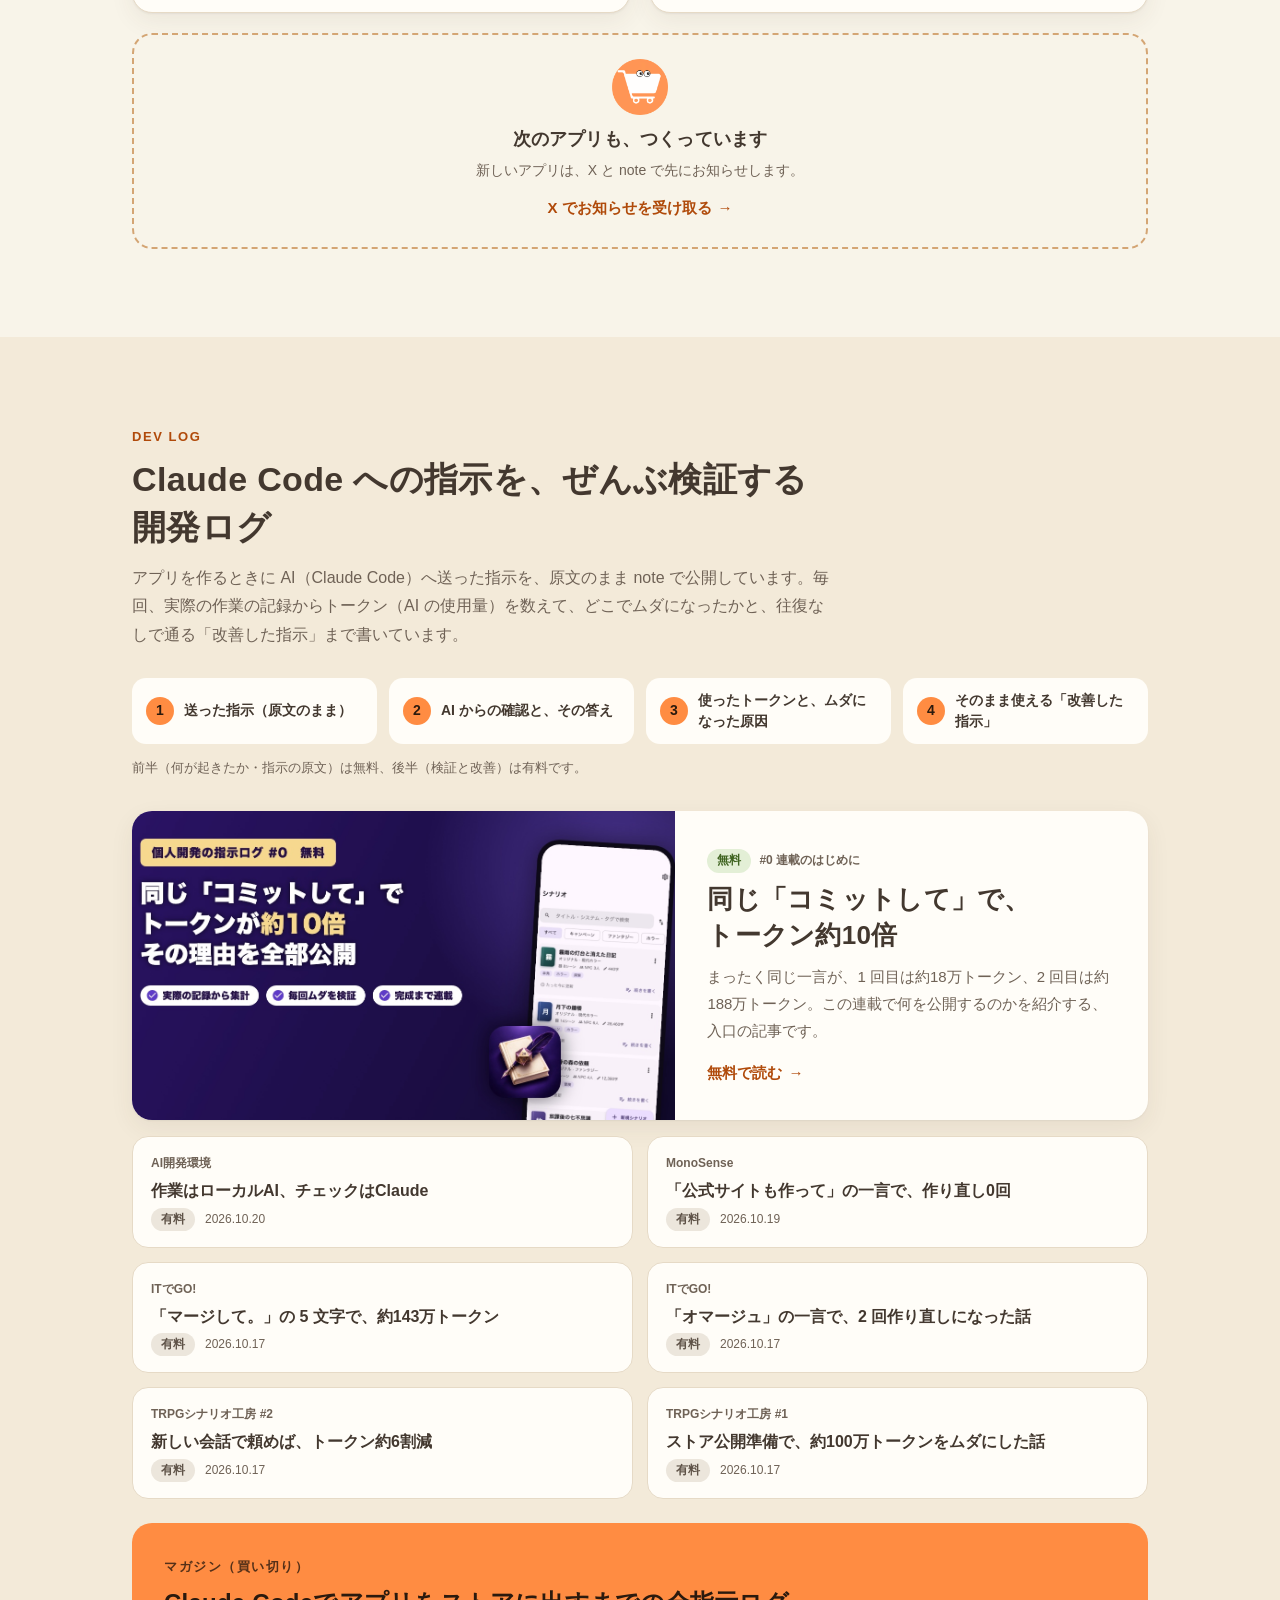
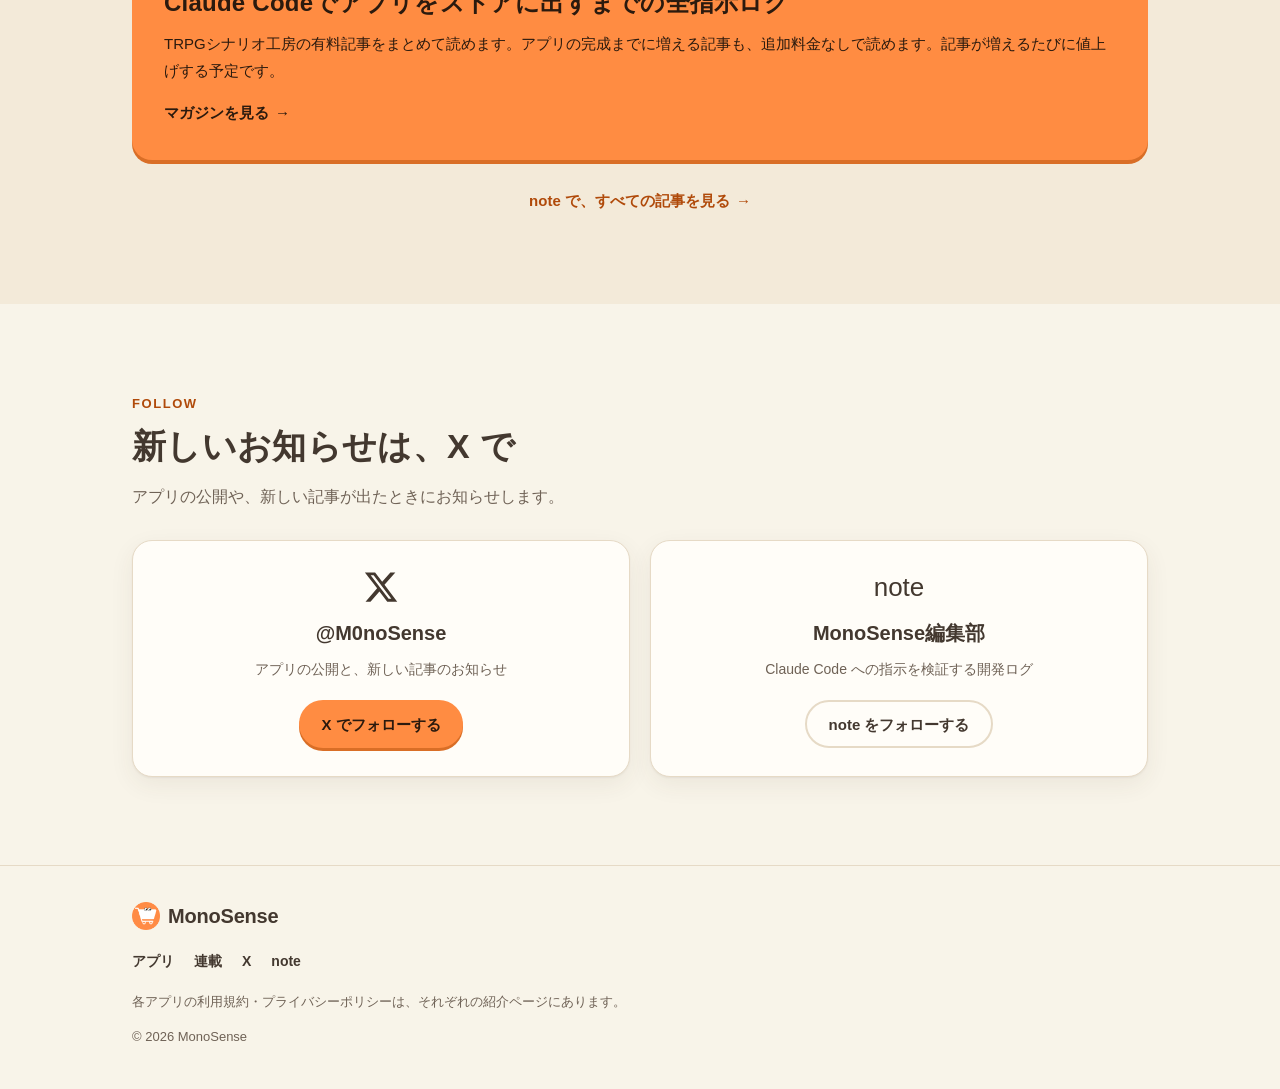
==== commit cfa33c58: "記事一覧にローカルAI編（AI開発環境）の開発ログを追加 Co-Authored-By: Claude Opus 5.5 <noreply@anthropic.com>" ====
--- a/index.html
+++ b/index.html
@@ -196,6 +196,13 @@
         -->
         <ul class="articles">
           <li>
+            <a href="https://note.com/light_crab8634/n/n71cd27ff3a64" target="_blank" rel="noopener">
+              <span class="series">AI開発環境</span>
+              <span class="title">作業はローカルAI、<br class="sp">チェックはClaude</span>
+              <span class="meta"><span class="price price-paid">有料</span><time datetime="2026-10-20">2026.10.20</time></span>
+            </a>
+          </li>
+          <li>
             <a href="https://note.com/light_crab8634/n/n1ed8ba719bb0" target="_blank" rel="noopener">
               <span class="series">MonoSense</span>
               <span class="title">「公式サイトも作って」の一言で、<br class="sp">作り直し0回</span>
